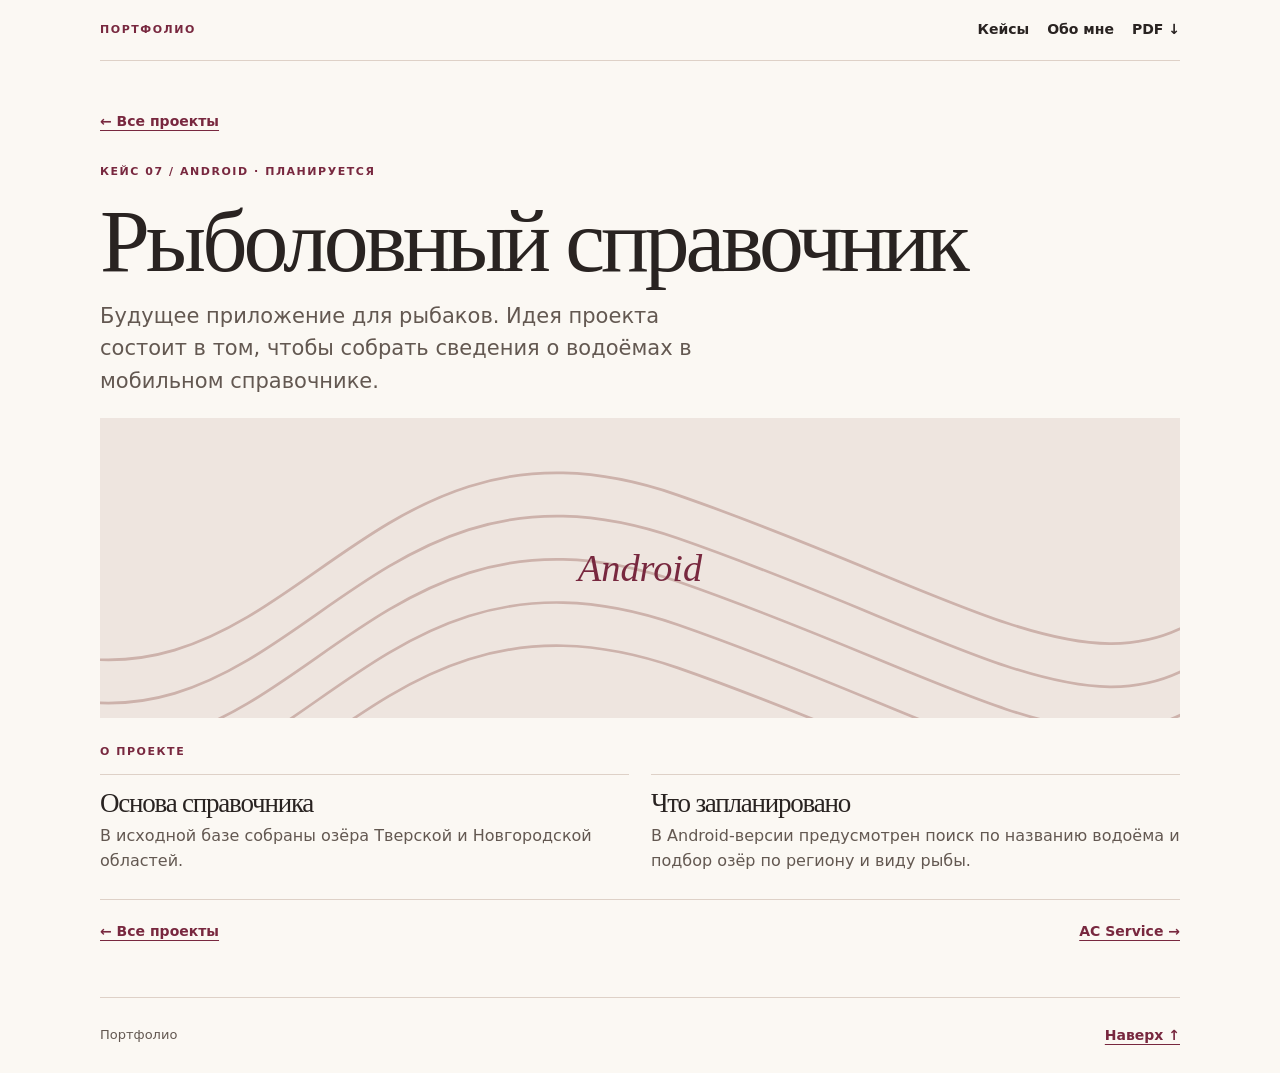
==== fishing.html @ e00baa89 "Publish portfolio website" ====
<!doctype html>
<html lang="ru">
<head><meta charset="utf-8"><meta name="viewport" content="width=device-width, initial-scale=1">
<title>Рыболовный справочник | Портфолио</title><meta name="description" content="Будущее приложение для рыбаков. Идея проекта состоит в том, чтобы собрать сведения о водоёмах в мобильном справочнике."><link rel="stylesheet" href="style.css"></head>
<body><a href="#main" class="skip">К содержанию</a>
<header class="top wrap"><a href="index.html#main" class="brand">Портфолио</a>
<nav aria-label="Основная навигация"><a href="index.html#projects">Кейсы</a><a href="index.html#about">Обо мне</a><a href="portfolio.pdf" download>PDF ↓</a></nav></header>
<main id="main" class="wrap"><article class="case" id="fishing" aria-labelledby="title-fishing">
<a class="back inline" href="index.html#projects">← Все проекты</a>
<p class="label">Кейс 07 / Android · Планируется</p>
<h1 id="title-fishing">Рыболовный справочник</h1>
<div class="case-intro"><p class="lead">Будущее приложение для рыбаков. Идея проекта состоит в том, чтобы собрать сведения о водоёмах в мобильном справочнике.</p></div>
<figure><div class="visual fishing" aria-hidden="true"><svg viewBox="0 0 400 180" preserveAspectRatio="xMidYMid slice" fill="none" stroke="#b68e87"><path d="M-40 114C69 162 90 20 214 63s171 91 222 15M-40 130C69 178 90 36 214 79s171 91 222 15M-40 146C69 194 90 52 214 95s171 91 222 15M-40 162C69 210 90 68 214 111s171 91 222 15M-40 178C69 226 90 84 214 127s171 91 222 15"/></svg><span>Android</span></div></figure>
<p class="label">О проекте</p><div class="details"><div class="detail"><h3>Основа справочника</h3><p>В исходной базе собраны озёра Тверской и Новгородской областей.</p></div><div class="detail"><h3>Что запланировано</h3><p>В Android-версии предусмотрен поиск по названию водоёма и подбор озёр по региону и виду рыбы.</p></div></div>
<nav class="case-nav" aria-label="Навигация по кейсам"><a class="inline" href="index.html#projects">← Все проекты</a>
<a class="inline" href="ac.html">AC Service →</a></nav></article></main>
<footer class="wrap"><span>Портфолио</span><a class="inline" href="#main">Наверх ↑</a></footer></body></html>
---- style.css ----
:root{--paper:#fbf8f3;--ink:#292321;--mute:#635851;--accent:#78283f;--line:#ded1c7;--serif:Georgia,"Times New Roman",serif}
*{box-sizing:border-box}html{scroll-padding-top:24px}body{margin:0;background:var(--paper);color:var(--ink);font:16px/1.55 system-ui,"Segoe UI",sans-serif}
a{color:inherit;text-decoration:none}a:focus-visible{outline:3px solid var(--accent);outline-offset:5px}img{display:block;max-width:100%;height:auto}
.wrap{width:min(1080px,calc(100% - 64px));margin:auto}
.top,footer{display:flex;justify-content:space-between;align-items:center;gap:16px;border-bottom:1px solid var(--line);padding:19px 0}
.brand,.label,.number{font-size:11px;font-weight:800;text-transform:uppercase;letter-spacing:.14em;color:var(--accent)}
.top nav,.actions,.case-nav{display:flex;gap:18px;align-items:center;flex-wrap:wrap}
.top nav a,.actions a,.case-nav a,.inline{font-size:14px;font-weight:700}.inline,.top nav a:hover{color:var(--accent)}
.hero{display:grid;grid-template-columns:minmax(0,1fr) minmax(200px,31%);align-items:center;gap:clamp(25px,8vw,100px);padding:68px 0 58px}
.label{margin:0 0 14px}h1,h2,h3,p{margin-top:0}
h1,h2,h3{font-family:var(--serif);font-weight:400;line-height:1.04;letter-spacing:-.045em}
h1{font-size:clamp(49px,7vw,94px);margin-bottom:22px}h1 em{color:var(--accent);font-weight:400}
h2{font-size:clamp(36px,5vw,63px);margin-bottom:15px}h3{font-size:clamp(25px,3.1vw,37px);margin-bottom:7px}
.lead{color:var(--mute);font-size:clamp(17px,2vw,21px);max-width:625px;margin-bottom:25px}
.actions{gap:12px 17px}.btn{display:inline-flex;align-items:center;min-height:42px;padding:9px 14px;border:1px solid var(--accent);color:var(--accent);font-size:14px;font-weight:750}.btn:hover,.primary{background:var(--accent);color:white}.primary:hover{background:#5d1b30}
.actions .plain,.inline{padding:8px 0;text-decoration:underline;text-underline-offset:4px}
.portrait{margin:0;padding:9px;border:1px solid var(--line);background:#fff}.portrait img{width:100%;aspect-ratio:.82;object-fit:cover;object-position:50% 66%}
.about{padding:24px 0 43px;border-top:1px solid var(--line);display:grid;grid-template-columns:1fr 2fr;gap:20px}.about h2{font-size:34px;margin:0}.about .lead{margin:0}
.section-top{border-top:2px solid var(--accent);padding:20px 0 16px;display:flex;align-items:end;justify-content:space-between;gap:10px}.section-top h2{margin:0}
.group{margin-bottom:48px}.group-title{font:800 11px/1.4 system-ui,sans-serif;letter-spacing:.13em;text-transform:uppercase;color:var(--accent);margin:0;padding:14px 0;border-bottom:1px solid var(--line)}
.card{display:grid;grid-template-columns:43px minmax(0,1fr) minmax(100px,25%) 22px;gap:16px;align-items:center;padding:15px 0;border-bottom:1px solid var(--line)}
.card:hover{background:#f2e9e2}.card p{margin:0;color:var(--mute)}.card .meta{color:var(--accent);font-size:11px;font-weight:750;margin:0 0 5px}.card .arrow{color:var(--accent);font-size:20px}
.visual{display:flex;justify-content:center;align-items:center;gap:14px;padding:18px;background:var(--tint);overflow:hidden;min-width:0}
.visual img{width:auto;max-width:100%;max-height:100%;object-fit:contain;border:1px solid #31262022}
.card .visual{height:114px;padding:8px}.card .visual:not(.mobile) img{width:100%;height:100%;object-fit:cover;object-position:top}
.visual.mobile img{max-width:calc(50% - 8px);height:100%}
.fishing{background:#eee5df;color:var(--accent);position:relative;isolation:isolate;min-height:100px}.fishing svg{position:absolute;width:100%;height:100%;inset:0;z-index:-1;opacity:.58}.fishing span{font:italic clamp(20px,3vw,43px)/1 var(--serif);text-align:center}
.case{padding:42px 0 46px}.back{display:inline-block;margin-bottom:23px}.case h1,.case h2{margin-bottom:12px}
.case-intro{display:flex;justify-content:space-between;align-items:start;gap:20px;margin-bottom:21px}.case-intro .lead{margin:0}.case-intro .btn{white-space:nowrap}
.case figure{margin:0 0 25px}.case .visual{height:clamp(200px,49vw,510px)}.case .visual.fishing{height:clamp(180px,30vw,300px)}
figcaption{font-size:12px;padding-top:8px;color:var(--mute)}
.details{display:grid;grid-template-columns:repeat(2,minmax(0,1fr));gap:22px}.detail{border-top:1px solid var(--line);padding-top:14px}.detail h3{font-size:27px}.detail p{color:var(--mute);margin-bottom:0}
.case-nav{justify-content:space-between;margin-top:25px;border-top:1px solid var(--line);padding-top:13px}
footer{border:0;border-top:1px solid var(--line);font-size:13px;color:var(--mute)}.offline .case{border-top:2px solid var(--accent)}
.skip{position:absolute;left:12px;top:-100px;background:white;padding:8px}.skip:focus{top:8px}
@media(max-width:690px){
 .wrap{width:calc(100% - 34px)}.top nav{gap:9px}.top nav a{font-size:12px}
 .hero{grid-template-columns:1fr;padding:40px 0 32px;gap:23px}.hero h1{margin-bottom:15px}.portrait{width:min(100%,340px)}.portrait img{aspect-ratio:1.05}
 .about,.details{grid-template-columns:1fr}.about{padding-bottom:28px;gap:7px}
 .card{grid-template-columns:23px minmax(0,1fr) minmax(68px,24%) 10px;gap:6px}.card .visual{height:73px;padding:3px}.card h3{font-size:23px}.card p{font-size:13px}.card .meta,.number{font-size:10px}.card .arrow{font-size:14px}.card .visual.mobile img{max-width:50%}
 .card .fishing span{font-size:14px}.case-intro{flex-direction:column;gap:12px}.case{padding:30px 0}.case .visual{padding:9px}
}
@media print{
 @page{size:A4;margin:16mm}*{-webkit-print-color-adjust:exact;print-color-adjust:exact}
 body{background:#fff;font-size:10pt}.wrap{width:100%}.top,footer,.skip,.actions,.case-nav,.back{display:none}
 .hero{padding:3mm 0 5mm;grid-template-columns:1.65fr 1fr;gap:8mm}.hero h1{font-size:35pt;margin-bottom:3mm}.portrait{width:100%;padding:2mm}.portrait img{height:45mm;aspect-ratio:auto}.lead{font-size:11pt;margin-bottom:0}
 .about{padding:4mm 0 5mm;grid-template-columns:1fr 2fr}.about h2{font-size:20pt}
 .section-top{padding:3mm 0}.section-top h2{font-size:26pt}.group{margin-bottom:3mm}.group-title{padding:2mm 0;font-size:9pt}
 .card{grid-template-columns:9mm 1fr;gap:2mm;padding:1.4mm 0}.card h3{font-size:13pt;margin:0}.card p{font-size:9pt}.card .meta{font-size:8pt;margin:0}.card .visual,.card .arrow{display:none}
 .offline .case{break-before:page;border:0;padding:3mm 0}.case h2{font-size:37pt}.case-intro{display:block;margin-bottom:3mm}.case-intro .btn{display:inline-block;min-height:0;border:0;padding:0;margin-top:2mm;text-decoration:underline}
 .case figure{margin-bottom:4mm}.case .visual{height:105mm;padding:5mm}.case .visual.fishing{height:63mm}
 .details{grid-template-columns:1fr 1fr}.detail h3{font-size:18pt}.label{margin-bottom:2mm}
}
@media(max-width:690px){.portrait img{object-position:50% 56%}} @media print{.portrait img{object-position:50% 48%}.card p{display:none}.card{break-inside:avoid}.hero h1{font-size:32pt}}
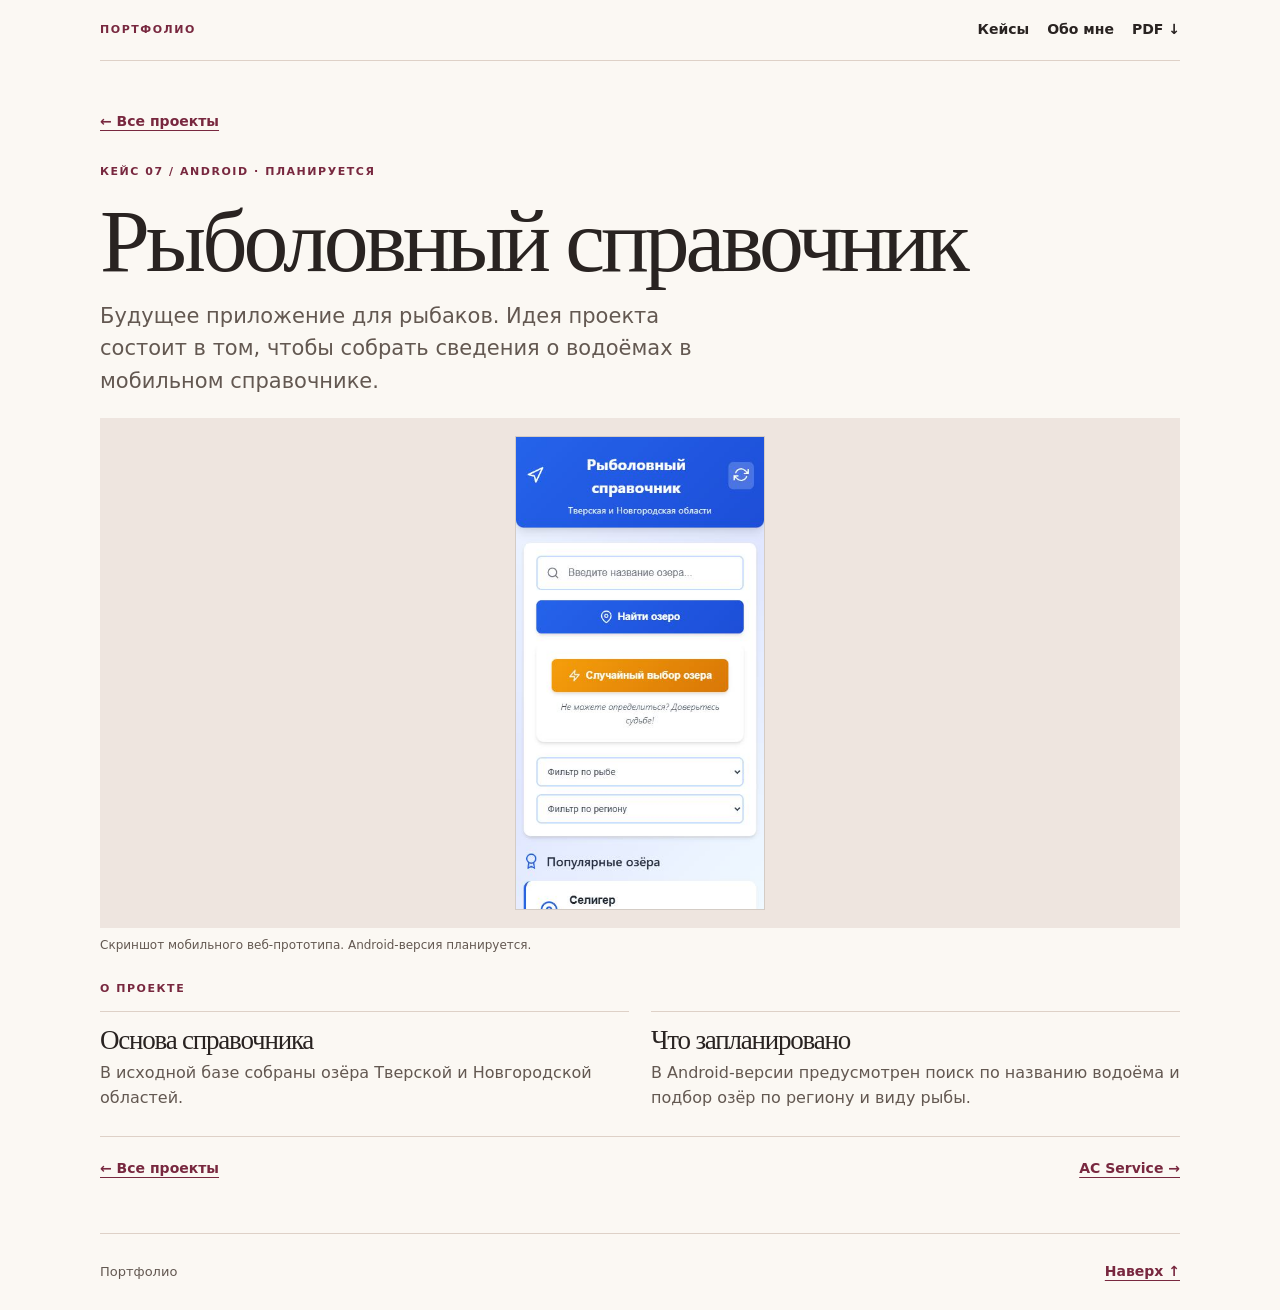
==== commit 8dddb8d2: "Add fishing guide prototype screenshot" ====
--- a/fishing.html
+++ b/fishing.html
@@ -10,7 +10,7 @@
 <p class="label">Кейс 07 / Android · Планируется</p>
 <h1 id="title-fishing">Рыболовный справочник</h1>
 <div class="case-intro"><p class="lead">Будущее приложение для рыбаков. Идея проекта состоит в том, чтобы собрать сведения о водоёмах в мобильном справочнике.</p></div>
-<figure><div class="visual fishing" aria-hidden="true"><svg viewBox="0 0 400 180" preserveAspectRatio="xMidYMid slice" fill="none" stroke="#b68e87"><path d="M-40 114C69 162 90 20 214 63s171 91 222 15M-40 130C69 178 90 36 214 79s171 91 222 15M-40 146C69 194 90 52 214 95s171 91 222 15M-40 162C69 210 90 68 214 111s171 91 222 15M-40 178C69 226 90 84 214 127s171 91 222 15"/></svg><span>Android</span></div></figure>
+<figure><div class="visual mobile" style="--tint:#eee5df"><img src="fishing.jpg" alt="Мобильный веб-прототип Рыболовный справочник"></div><figcaption>Скриншот мобильного веб-прототипа. Android-версия планируется.</figcaption></figure>
 <p class="label">О проекте</p><div class="details"><div class="detail"><h3>Основа справочника</h3><p>В исходной базе собраны озёра Тверской и Новгородской областей.</p></div><div class="detail"><h3>Что запланировано</h3><p>В Android-версии предусмотрен поиск по названию водоёма и подбор озёр по региону и виду рыбы.</p></div></div>
 <nav class="case-nav" aria-label="Навигация по кейсам"><a class="inline" href="index.html#projects">← Все проекты</a>
 <a class="inline" href="ac.html">AC Service →</a></nav></article></main>
--- a/style.css
+++ b/style.css
@@ -24,10 +24,9 @@
 .visual img{width:auto;max-width:100%;max-height:100%;object-fit:contain;border:1px solid #31262022}
 .card .visual{height:114px;padding:8px}.card .visual:not(.mobile) img{width:100%;height:100%;object-fit:cover;object-position:top}
 .visual.mobile img{max-width:calc(50% - 8px);height:100%}
-.fishing{background:#eee5df;color:var(--accent);position:relative;isolation:isolate;min-height:100px}.fishing svg{position:absolute;width:100%;height:100%;inset:0;z-index:-1;opacity:.58}.fishing span{font:italic clamp(20px,3vw,43px)/1 var(--serif);text-align:center}
 .case{padding:42px 0 46px}.back{display:inline-block;margin-bottom:23px}.case h1,.case h2{margin-bottom:12px}
 .case-intro{display:flex;justify-content:space-between;align-items:start;gap:20px;margin-bottom:21px}.case-intro .lead{margin:0}.case-intro .btn{white-space:nowrap}
-.case figure{margin:0 0 25px}.case .visual{height:clamp(200px,49vw,510px)}.case .visual.fishing{height:clamp(180px,30vw,300px)}
+.case figure{margin:0 0 25px}.case .visual{height:clamp(200px,49vw,510px)}
 figcaption{font-size:12px;padding-top:8px;color:var(--mute)}
 .details{display:grid;grid-template-columns:repeat(2,minmax(0,1fr));gap:22px}.detail{border-top:1px solid var(--line);padding-top:14px}.detail h3{font-size:27px}.detail p{color:var(--mute);margin-bottom:0}
 .case-nav{justify-content:space-between;margin-top:25px;border-top:1px solid var(--line);padding-top:13px}
@@ -38,7 +37,7 @@
  .hero{grid-template-columns:1fr;padding:40px 0 32px;gap:23px}.hero h1{margin-bottom:15px}.portrait{width:min(100%,340px)}.portrait img{aspect-ratio:1.05}
  .about,.details{grid-template-columns:1fr}.about{padding-bottom:28px;gap:7px}
  .card{grid-template-columns:23px minmax(0,1fr) minmax(68px,24%) 10px;gap:6px}.card .visual{height:73px;padding:3px}.card h3{font-size:23px}.card p{font-size:13px}.card .meta,.number{font-size:10px}.card .arrow{font-size:14px}.card .visual.mobile img{max-width:50%}
- .card .fishing span{font-size:14px}.case-intro{flex-direction:column;gap:12px}.case{padding:30px 0}.case .visual{padding:9px}
+ .case-intro{flex-direction:column;gap:12px}.case{padding:30px 0}.case .visual{padding:9px}
 }
 @media print{
  @page{size:A4;margin:16mm}*{-webkit-print-color-adjust:exact;print-color-adjust:exact}
@@ -48,7 +47,9 @@
  .section-top{padding:3mm 0}.section-top h2{font-size:26pt}.group{margin-bottom:3mm}.group-title{padding:2mm 0;font-size:9pt}
  .card{grid-template-columns:9mm 1fr;gap:2mm;padding:1.4mm 0}.card h3{font-size:13pt;margin:0}.card p{font-size:9pt}.card .meta{font-size:8pt;margin:0}.card .visual,.card .arrow{display:none}
  .offline .case{break-before:page;border:0;padding:3mm 0}.case h2{font-size:37pt}.case-intro{display:block;margin-bottom:3mm}.case-intro .btn{display:inline-block;min-height:0;border:0;padding:0;margin-top:2mm;text-decoration:underline}
- .case figure{margin-bottom:4mm}.case .visual{height:105mm;padding:5mm}.case .visual.fishing{height:63mm}
+ .case figure{margin-bottom:4mm}.case .visual{height:105mm;padding:5mm}
  .details{grid-template-columns:1fr 1fr}.detail h3{font-size:18pt}.label{margin-bottom:2mm}
 }
 @media(max-width:690px){.portrait img{object-position:50% 56%}} @media print{.portrait img{object-position:50% 48%}.card p{display:none}.card{break-inside:avoid}.hero h1{font-size:32pt}}
+
+@media screen and (max-width:690px){#fishing .visual{height:clamp(290px,94vw,425px)}}
